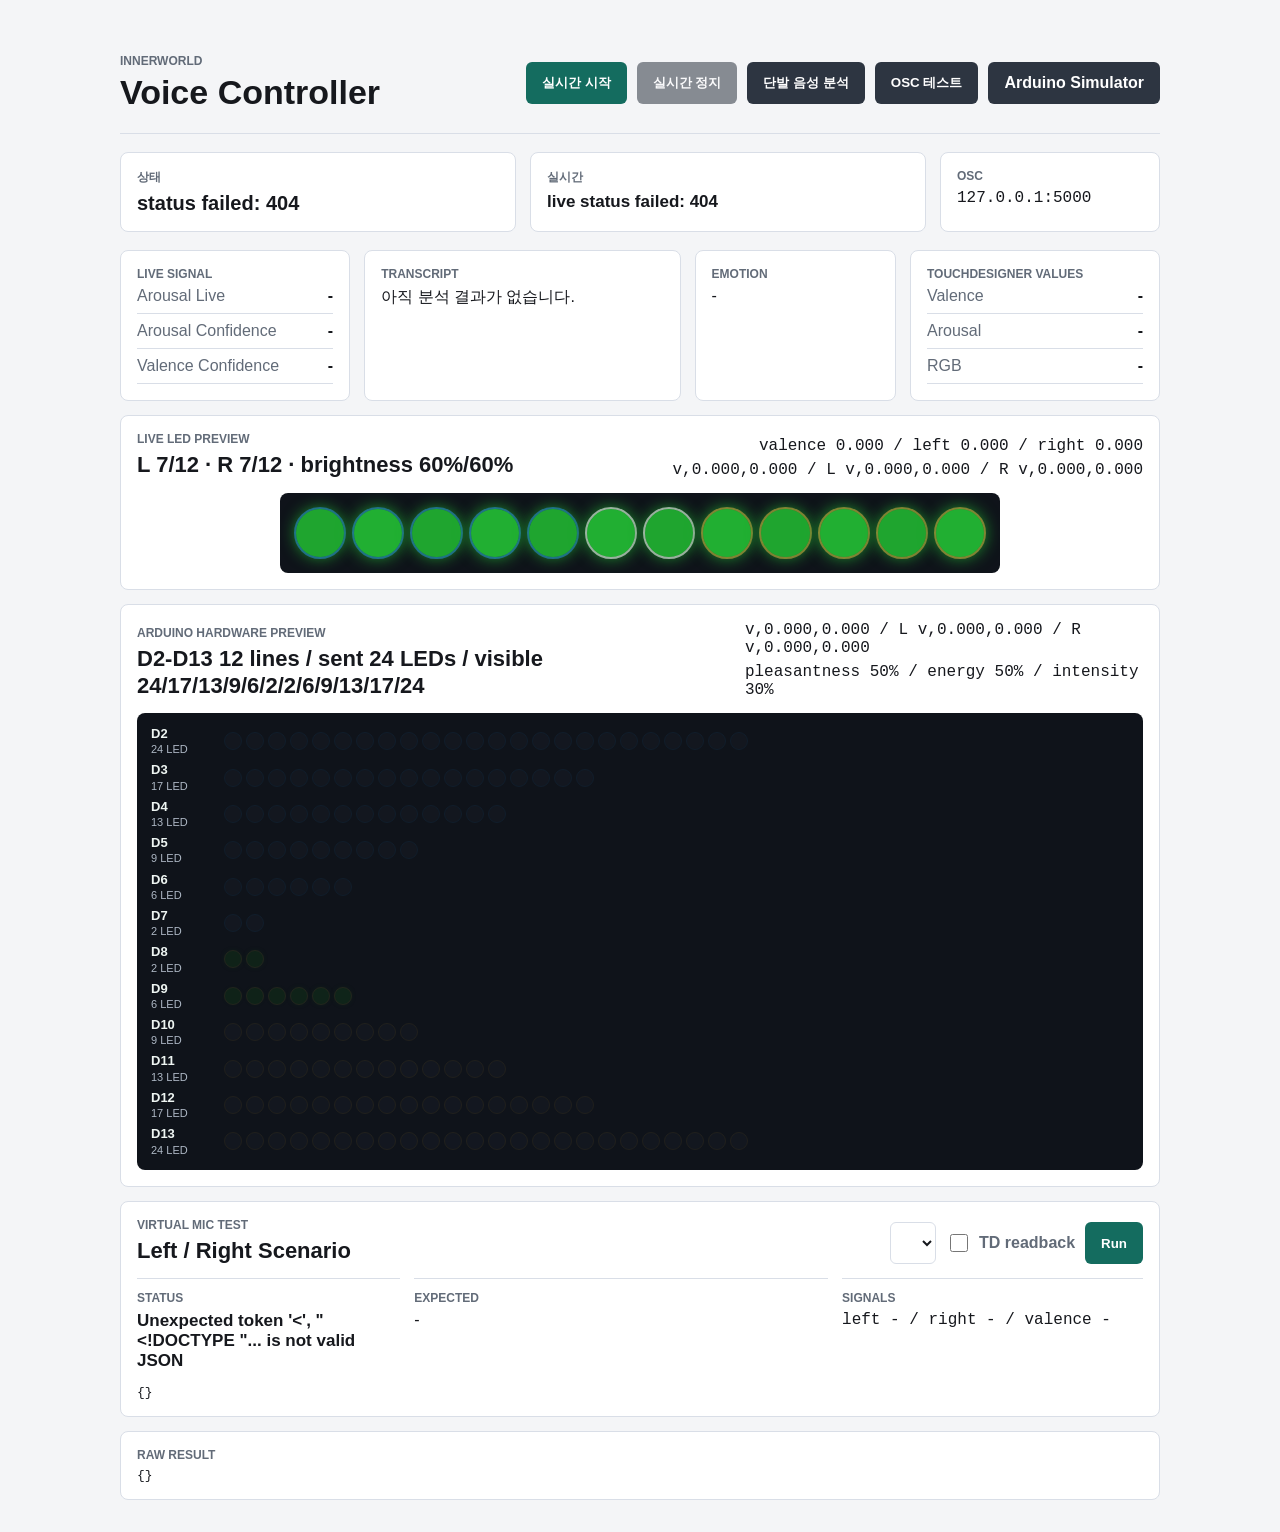
==== web/index.html @ 712eb454 "Initial commit" ====
<!doctype html>
<html lang="ko">
  <head>
    <meta charset="utf-8">
    <meta name="viewport" content="width=device-width, initial-scale=1">
    <title>Innerworld Voice Controller</title>
    <link rel="stylesheet" href="./style.css">
  </head>
  <body>
    <main class="shell">
      <section class="control">
        <div>
          <p class="eyebrow">Innerworld</p>
          <h1>Voice Controller</h1>
        </div>
        <div class="actions">
          <button id="liveStartButton" type="button">실시간 시작</button>
          <button id="liveStopButton" type="button" class="secondary">실시간 정지</button>
          <button id="startButton" type="button" class="secondary">단발 음성 분석</button>
          <button id="testButton" type="button" class="secondary">OSC 테스트</button>
          <a class="button-link secondary" href="./arduino_simulator.html">Arduino Simulator</a>
        </div>
      </section>

      <section class="status-band">
        <div>
          <p class="label">상태</p>
          <p id="statusText" class="status">대기 중</p>
        </div>
        <div>
          <p class="label">실시간</p>
          <p id="liveStatusText" class="status compact">실시간 대기 중</p>
        </div>
        <div>
          <p class="label">OSC</p>
          <p id="oscText" class="mono">127.0.0.1:5000</p>
        </div>
      </section>

      <section class="results">
        <article>
          <p class="label">Live Signal</p>
          <dl>
            <div><dt>Arousal Live</dt><dd id="liveArousal">-</dd></div>
            <div><dt>Arousal Confidence</dt><dd id="arousalConfidence">-</dd></div>
            <div><dt>Valence Confidence</dt><dd id="valenceConfidence">-</dd></div>
          </dl>
        </article>
        <article>
          <p class="label">Transcript</p>
          <p id="transcript">아직 분석 결과가 없습니다.</p>
        </article>
        <article>
          <p class="label">Emotion</p>
          <p id="emotion">-</p>
        </article>
        <article>
          <p class="label">TouchDesigner Values</p>
          <dl>
            <div><dt>Valence</dt><dd id="valence">-</dd></div>
            <div><dt>Arousal</dt><dd id="arousal">-</dd></div>
            <div><dt>RGB</dt><dd id="rgb">-</dd></div>
          </dl>
        </article>
      </section>

      <section class="live-led-section">
        <div class="serial-preview-head">
          <div>
            <p class="label">Live LED Preview</p>
            <h2 id="controllerPreviewSummary">L 7/12 · R 7/12 · brightness 60%/60%</h2>
          </div>
          <div class="live-led-meta">
            <p id="controllerValueSummary" class="mono">valence 0.000 / left 0.000 / right 0.000</p>
            <p id="controllerPayload" class="mono">L v,0.000,0.000 · R v,0.000,0.000</p>
          </div>
        </div>
        <div id="controllerLedPreview" class="led-preview led-line-preview" aria-label="Live LED preview"></div>
      </section>

      <section class="arduino-preview-section">
        <div class="serial-preview-head">
          <div>
            <p class="label">Arduino Hardware Preview</p>
            <h2 id="arduinoPreviewSummary">D2-D13 12 lines / sent 24 LEDs</h2>
          </div>
          <div class="live-led-meta">
            <p id="arduinoPayload" class="mono">v,0.000,0.000 / L v,0.000,0.000 / R v,0.000,0.000</p>
            <p id="arduinoTransform" class="mono">pleasantness 50% / energy 50% / intensity 30%</p>
          </div>
        </div>
        <div id="arduinoHardwarePreview" class="arduino-preview" aria-label="Arduino hardware LED preview"></div>
      </section>

      <section class="virtual-mic-section" data-testid="virtual-mic-test">
        <div class="virtual-mic-head">
          <div>
            <p class="label">Virtual Mic Test</p>
            <h2>Left / Right Scenario</h2>
          </div>
          <div class="virtual-mic-actions">
            <select id="virtualScenarioSelect" aria-label="Virtual mic scenario"></select>
            <label class="virtual-readback-toggle">
              <input id="virtualReadbackToggle" type="checkbox">
              <span>TD readback</span>
            </label>
            <button id="virtualRunButton" type="button">Run</button>
          </div>
        </div>
        <div class="virtual-mic-grid">
          <div>
            <p class="label">Status</p>
            <p id="virtualStatusText" class="status compact">Virtual mic ready</p>
          </div>
          <div>
            <p class="label">Expected</p>
            <p id="virtualExpectedText">-</p>
          </div>
          <div>
            <p class="label">Signals</p>
            <p id="virtualSignalText" class="mono">left - / right - / valence -</p>
          </div>
        </div>
        <pre id="virtualRaw" class="virtual-raw">{}</pre>
      </section>

      <section class="log">
        <p class="label">Raw Result</p>
        <pre id="raw">{}</pre>
      </section>
    </main>
    <script src="./led_preview_model.js?v=linear-bidirectional-preview"></script>
    <script src="./app.js?v=linear-bidirectional-preview"></script>
  </body>
</html>
---- web/style.css ----
:root {
  color-scheme: light;
  --bg: #f4f5f7;
  --ink: #16181d;
  --muted: #626b78;
  --line: #d9dee7;
  --panel: #ffffff;
  --accent: #146c5f;
  --accent-dark: #0e4f45;
  --warn: #a54800;
}

* {
  box-sizing: border-box;
}

body {
  margin: 0;
  min-height: 100vh;
  background: var(--bg);
  color: var(--ink);
  font-family: Arial, Helvetica, sans-serif;
}

button {
  min-height: 42px;
  border: 0;
  border-radius: 6px;
  padding: 0 16px;
  background: var(--accent);
  color: #fff;
  font-weight: 700;
  cursor: pointer;
}

button:hover,
.button-link:hover {
  background: var(--accent-dark);
}

button:disabled {
  cursor: wait;
  opacity: 0.55;
}

button.secondary {
  background: #2d3541;
}

.button-link {
  min-height: 42px;
  display: inline-flex;
  align-items: center;
  justify-content: center;
  border-radius: 6px;
  padding: 0 16px;
  background: var(--accent);
  color: #fff;
  font-weight: 700;
  text-decoration: none;
}

.button-link.secondary {
  background: #2d3541;
}

.shell {
  width: min(1040px, calc(100vw - 32px));
  margin: 0 auto;
  padding: 32px 0;
}

.control {
  display: flex;
  align-items: center;
  justify-content: space-between;
  gap: 16px;
  padding: 22px 0;
  border-bottom: 1px solid var(--line);
}

.eyebrow,
.label {
  margin: 0 0 6px;
  color: var(--muted);
  font-size: 12px;
  font-weight: 700;
  text-transform: uppercase;
}

h1 {
  margin: 0;
  font-size: 34px;
  line-height: 1.1;
  letter-spacing: 0;
}

.actions {
  display: flex;
  flex-wrap: wrap;
  justify-content: flex-end;
  gap: 10px;
}

.status-band,
.results {
  display: grid;
  gap: 14px;
  margin-top: 18px;
}

.status-band {
  grid-template-columns: minmax(0, 1fr) minmax(0, 1fr) 220px;
  align-items: stretch;
}

.status-band > div,
.results > article,
.log {
  background: var(--panel);
  border: 1px solid var(--line);
  border-radius: 8px;
  padding: 16px;
}

.status {
  margin: 0;
  font-size: 20px;
  font-weight: 700;
}

.status.compact {
  font-size: 17px;
}

.mono,
pre {
  font-family: Consolas, "Courier New", monospace;
}

.mono {
  margin: 0;
}

.results {
  grid-template-columns: minmax(220px, 0.8fr) minmax(0, 1.1fr) minmax(200px, 0.7fr) minmax(250px, 0.8fr);
}

.results p {
  margin-top: 0;
}

dl {
  margin: 0;
  display: grid;
  gap: 8px;
}

dl div {
  display: flex;
  justify-content: space-between;
  gap: 12px;
  border-bottom: 1px solid var(--line);
  padding-bottom: 8px;
}

dt {
  color: var(--muted);
}

dd {
  margin: 0;
  font-weight: 700;
}

.log {
  margin-top: 14px;
}

.live-led-section,
.arduino-preview-section {
  margin-top: 14px;
  background: var(--panel);
  border: 1px solid var(--line);
  border-radius: 8px;
  padding: 16px;
}

.virtual-mic-section {
  margin-top: 14px;
  background: var(--panel);
  border: 1px solid var(--line);
  border-radius: 8px;
  padding: 16px;
}

.virtual-mic-head {
  display: flex;
  align-items: end;
  justify-content: space-between;
  gap: 16px;
  margin-bottom: 14px;
}

.virtual-mic-head h2 {
  margin: 0;
  font-size: 22px;
  line-height: 1.2;
}

.virtual-mic-actions {
  display: flex;
  flex-wrap: wrap;
  justify-content: flex-end;
  gap: 10px;
}

.virtual-mic-actions select {
  min-height: 42px;
  max-width: 100%;
  border: 1px solid var(--line);
  border-radius: 6px;
  padding: 0 12px;
  background: #fff;
  color: var(--ink);
  font-weight: 700;
}

.virtual-readback-toggle {
  min-height: 42px;
  display: inline-flex;
  align-items: center;
  gap: 8px;
  color: var(--muted);
  font-weight: 700;
}

.virtual-readback-toggle input {
  width: 18px;
  height: 18px;
  accent-color: var(--accent);
}

.virtual-mic-grid {
  display: grid;
  grid-template-columns: minmax(180px, 0.7fr) minmax(260px, 1.1fr) minmax(220px, 0.8fr);
  gap: 14px;
}

.virtual-mic-grid > div {
  border-top: 1px solid var(--line);
  padding-top: 12px;
}

.virtual-mic-grid p {
  margin-top: 0;
}

.virtual-raw {
  margin-top: 14px;
}

.live-led-meta {
  display: grid;
  gap: 6px;
  justify-items: end;
}

.live-led-meta p {
  margin: 0;
}

pre {
  margin: 0;
  max-height: 320px;
  overflow: auto;
  white-space: pre-wrap;
  word-break: break-word;
  font-size: 13px;
}

body[data-status="recording"] .status {
  color: var(--warn);
}

body[data-status="done"] .status {
  color: var(--accent);
}

body[data-live-status="recording_segment"] #liveStatusText,
body[data-live-status="analyzing"] #liveStatusText {
  color: var(--warn);
}

body[data-live-status="listening"] #liveStatusText {
  color: var(--accent);
}

@media (max-width: 760px) {
  .control,
  .actions {
    align-items: stretch;
    flex-direction: column;
  }

  .status-band,
  .results {
    grid-template-columns: 1fr;
  }
}

.serial-shell {
  max-width: 1180px;
}

.serial-layout {
  display: grid;
  grid-template-columns: minmax(260px, 0.8fr) minmax(300px, 1.2fr);
  gap: 14px;
  margin-top: 18px;
}

.serial-panel,
.serial-preview-section {
  background: var(--panel);
  border: 1px solid var(--line);
  border-radius: 8px;
  padding: 16px;
}

.serial-command {
  margin-top: 12px;
  padding: 14px;
  border-radius: 6px;
  background: #151a22;
  color: #dff8ee;
  font-size: 20px;
}

.serial-help {
  margin: 12px 0 0;
  color: var(--muted);
  line-height: 1.5;
}

.payload-input {
  width: 100%;
  border: 1px solid var(--line);
  border-radius: 6px;
  padding: 12px;
  resize: vertical;
  font-family: Consolas, "Courier New", monospace;
  font-size: 16px;
}

.local-actions {
  justify-content: start;
  margin-top: 12px;
}

.poll-toggle {
  display: flex;
  align-items: center;
  gap: 8px;
  margin-top: 14px;
  color: var(--muted);
  font-weight: 700;
}

.poll-toggle input {
  width: 18px;
  height: 18px;
  accent-color: var(--accent);
}

.simulator-status {
  grid-template-columns: minmax(0, 0.8fr) minmax(0, 1.2fr) 180px;
}

.serial-controls {
  display: grid;
  gap: 18px;
}

.serial-slider {
  display: grid;
  gap: 8px;
  font-weight: 700;
}

.serial-slider span {
  display: flex;
  justify-content: space-between;
  gap: 12px;
}

.serial-slider input {
  width: 100%;
  accent-color: var(--accent);
}

.serial-preview-section {
  margin-top: 14px;
}

.serial-preview-head {
  display: flex;
  align-items: end;
  justify-content: space-between;
  gap: 16px;
  margin-bottom: 14px;
}

.serial-preview-head h2 {
  margin: 0;
  font-size: 22px;
  line-height: 1.2;
}

.led-preview {
  display: grid;
  gap: 7px;
  padding: 16px;
  overflow-x: auto;
  border-radius: 8px;
  background: #0f131a;
}

.led-line-preview {
  grid-template-columns: repeat(12, minmax(18px, 1fr));
  gap: 10px;
  width: 100%;
  max-width: 720px;
  margin: 0 auto;
}

.led-row {
  display: grid;
  grid-template-columns: repeat(24, 16px);
  gap: 7px;
  min-width: max-content;
}

.led-dot {
  width: 16px;
  height: 16px;
  border-radius: 50%;
  background: #202632;
  transition: background-color 80ms linear, box-shadow 80ms linear, opacity 80ms linear;
}

.led-line-dot {
  width: 100%;
  aspect-ratio: 1;
  height: auto;
  min-width: 18px;
}

.led-line-dot[data-side="left"] {
  outline: 2px solid rgba(45, 160, 255, 0.45);
}

.led-line-dot[data-side="right"] {
  outline: 2px solid rgba(255, 197, 71, 0.45);
}

.led-line-dot[data-side="both"] {
  outline: 2px solid rgba(255, 255, 255, 0.56);
}

.arduino-preview {
  --arduino-dot-size: 16px;
  display: grid;
  gap: 8px;
  padding: 14px;
  overflow-x: auto;
  border-radius: 8px;
  background: #0f131a;
}

.arduino-line {
  display: grid;
  grid-template-columns: 64px max-content;
  align-items: center;
  gap: 10px;
  width: max-content;
  min-width: max-content;
}

.arduino-line-label {
  display: grid;
  gap: 2px;
  color: #eef5f2;
  line-height: 1.1;
}

.arduino-line-label strong {
  font-size: 13px;
}

.arduino-line-label span {
  color: #aeb8c5;
  font-size: 11px;
}

.arduino-line-dots {
  display: grid;
  gap: 6px;
  align-items: center;
}

.arduino-dot {
  width: var(--arduino-dot-size);
  height: var(--arduino-dot-size);
}

.arduino-dot[data-side="left"] {
  outline: 1px solid rgba(45, 160, 255, 0.3);
}

.arduino-dot[data-side="right"] {
  outline: 1px solid rgba(255, 197, 71, 0.3);
}

@media (max-width: 760px) {
  .serial-layout,
  .serial-preview-head,
  .virtual-mic-head {
    grid-template-columns: 1fr;
  }

  .serial-preview-head,
  .virtual-mic-head {
    align-items: start;
    flex-direction: column;
  }

  .virtual-mic-actions {
    width: 100%;
    align-items: stretch;
    flex-direction: column;
  }

  .virtual-mic-grid {
    grid-template-columns: 1fr;
  }

  .live-led-meta {
    justify-items: start;
  }

  .led-line-preview {
    gap: 7px;
  }

  .arduino-line {
    grid-template-columns: 54px max-content;
  }

  .arduino-line-dots {
    gap: 4px;
  }

  .arduino-preview {
    --arduino-dot-size: 9px;
  }
}
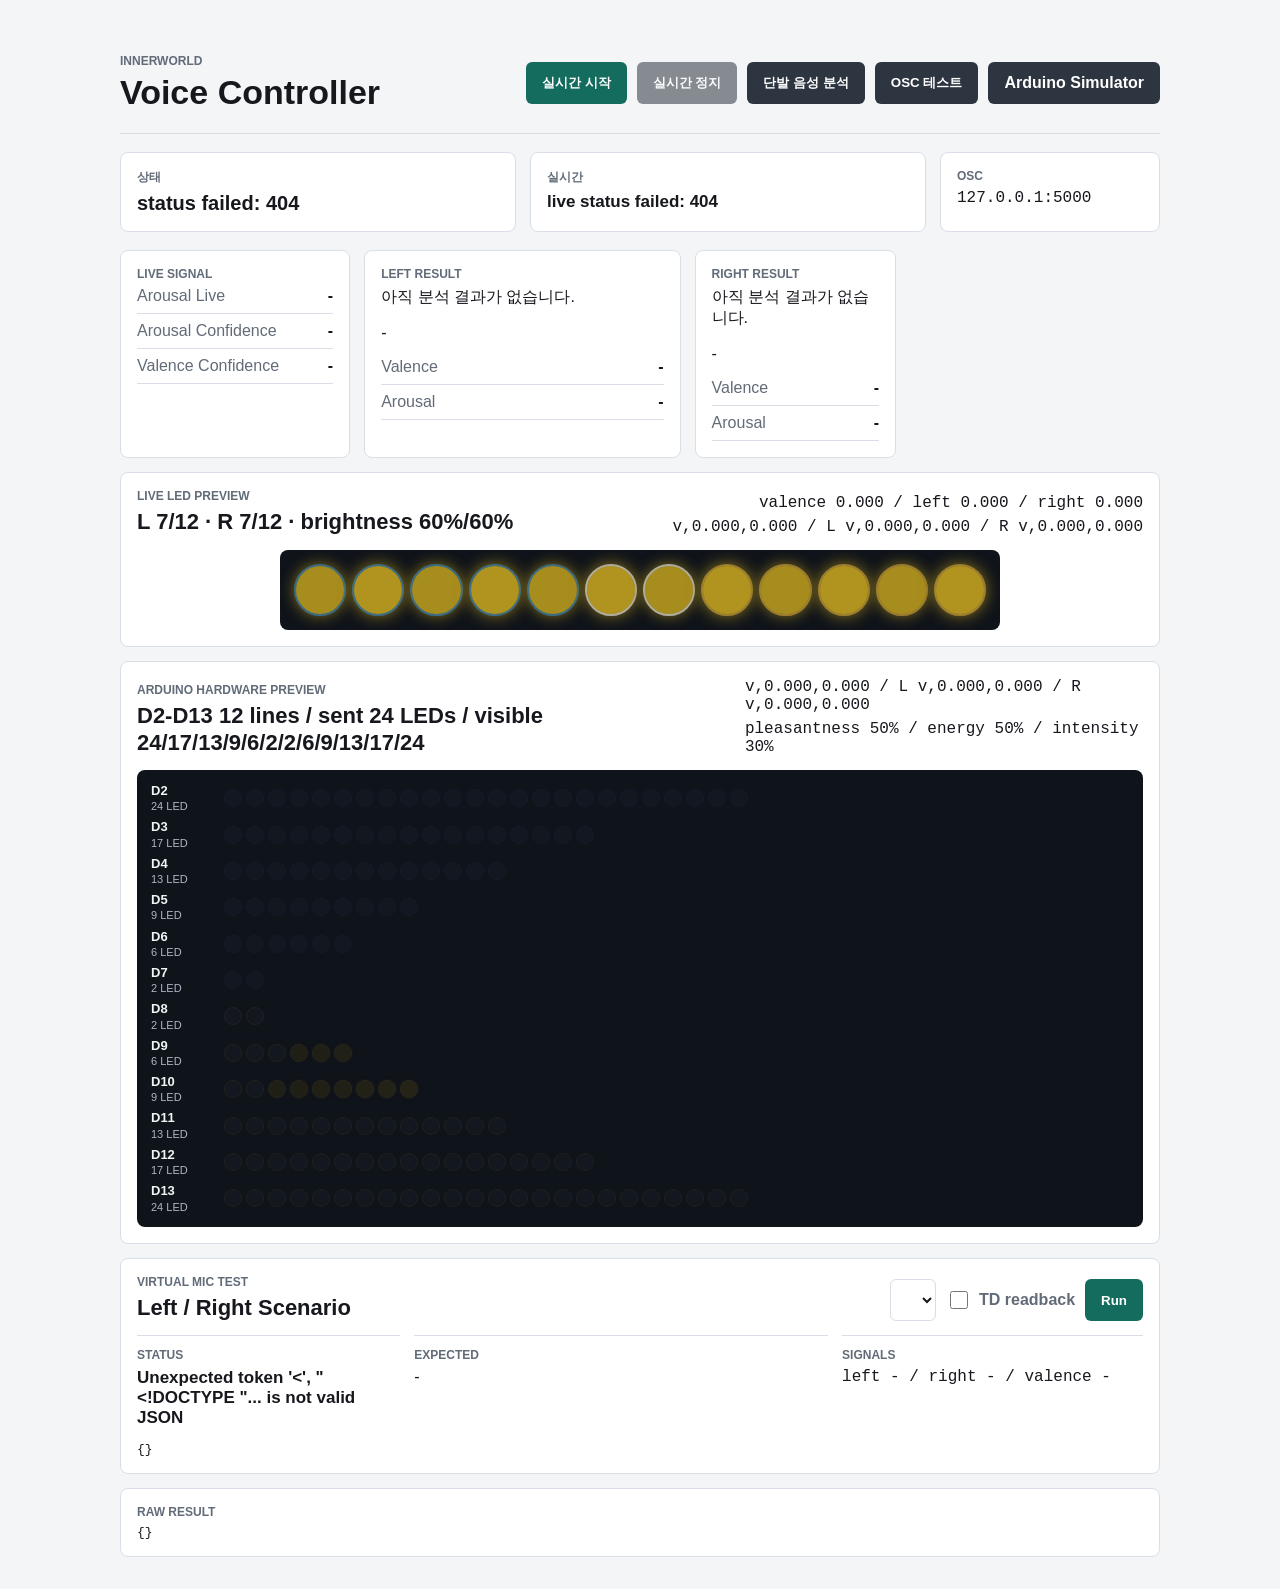
==== commit 346699de: "마이크 2개 입력하도록 수정" ====
--- a/web/index.html
+++ b/web/index.html
@@ -47,19 +47,21 @@
           </dl>
         </article>
         <article>
-          <p class="label">Transcript</p>
-          <p id="transcript">아직 분석 결과가 없습니다.</p>
+          <p class="label">Left Result</p>
+          <p id="leftTranscript">아직 분석 결과가 없습니다.</p>
+          <p id="leftEmotion">-</p>
+          <dl>
+            <div><dt>Valence</dt><dd id="leftValence">-</dd></div>
+            <div><dt>Arousal</dt><dd id="leftArousal">-</dd></div>
+          </dl>
         </article>
         <article>
-          <p class="label">Emotion</p>
-          <p id="emotion">-</p>
-        </article>
-        <article>
-          <p class="label">TouchDesigner Values</p>
+          <p class="label">Right Result</p>
+          <p id="rightTranscript">아직 분석 결과가 없습니다.</p>
+          <p id="rightEmotion">-</p>
           <dl>
-            <div><dt>Valence</dt><dd id="valence">-</dd></div>
-            <div><dt>Arousal</dt><dd id="arousal">-</dd></div>
-            <div><dt>RGB</dt><dd id="rgb">-</dd></div>
+            <div><dt>Valence</dt><dd id="rightValence">-</dd></div>
+            <div><dt>Arousal</dt><dd id="rightArousal">-</dd></div>
           </dl>
         </article>
       </section>
